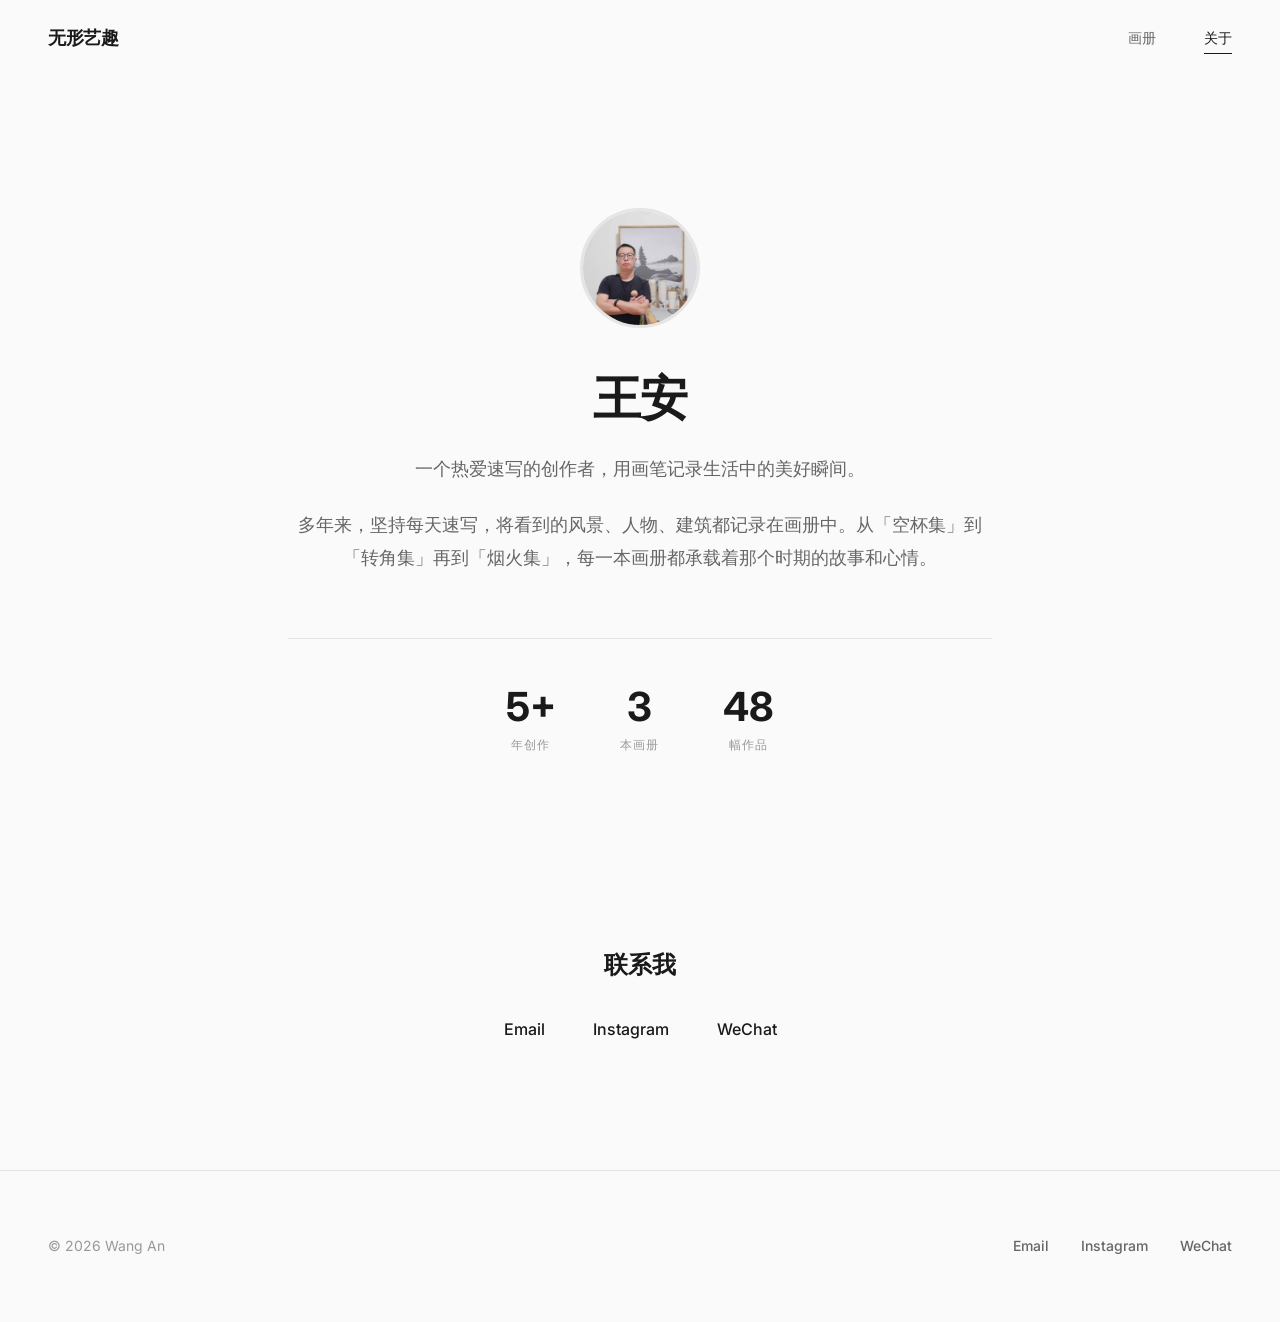
==== about.html @ ab6c31b5 "重构网站结构：首页展示画册封面，独立画册页面，统一非衬线字体" ====
<!DOCTYPE html>
<html lang="zh-CN">
<head>
  <meta charset="UTF-8">
  <meta name="viewport" content="width=device-width, initial-scale=1.0">
  <title>关于 | 无形艺趣</title>
  <link rel="preconnect" href="https://fonts.googleapis.com">
  <link rel="preconnect" href="https://fonts.gstatic.com" crossorigin>
  <link href="https://fonts.googleapis.com/css2?family=Inter:wght@300;400;500;600;700&display=swap" rel="stylesheet">
  <style>
    * {
      margin: 0;
      padding: 0;
      box-sizing: border-box;
    }

    :root {
      --bg-primary: #fafafa;
      --bg-secondary: #ffffff;
      --text-primary: #1a1a1a;
      --text-secondary: #666666;
      --text-muted: #999999;
      --border: #e5e5e5;
      --accent: #1a1a1a;
      --transition: cubic-bezier(0.4, 0, 0.2, 1);
    }

    body {
      font-family: 'Inter', -apple-system, BlinkMacSystemFont, sans-serif;
      background: var(--bg-primary);
      color: var(--text-primary);
      line-height: 1.6;
      -webkit-font-smoothing: antialiased;
    }

    /* Header */
    header {
      position: fixed;
      top: 0;
      left: 0;
      right: 0;
      z-index: 100;
      background: rgba(250, 250, 250, 0.95);
      backdrop-filter: blur(10px);
      border-bottom: 1px solid transparent;
      transition: border-color 0.3s var(--transition);
    }

    header.scrolled {
      border-color: var(--border);
    }

    .header-inner {
      max-width: 1400px;
      margin: 0 auto;
      padding: 1.5rem 3rem;
      display: flex;
      justify-content: space-between;
      align-items: center;
    }

    .logo {
      font-size: 1.125rem;
      font-weight: 600;
      letter-spacing: -0.02em;
      color: var(--text-primary);
      text-decoration: none;
    }

    nav {
      display: flex;
      gap: 3rem;
    }

    nav a {
      font-size: 0.875rem;
      font-weight: 500;
      color: var(--text-secondary);
      text-decoration: none;
      transition: color 0.2s var(--transition);
      position: relative;
    }

    nav a::after {
      content: '';
      position: absolute;
      bottom: -4px;
      left: 0;
      width: 0;
      height: 1px;
      background: var(--text-primary);
      transition: width 0.3s var(--transition);
    }

    nav a:hover,
    nav a.active {
      color: var(--text-primary);
    }

    nav a:hover::after,
    nav a.active::after {
      width: 100%;
    }

    /* Main */
    main {
      padding-top: 80px;
    }

    /* About Section */
    .about {
      max-width: 800px;
      margin: 0 auto;
      padding: 8rem 3rem;
      text-align: center;
    }

    .about-image {
      width: 120px;
      height: 120px;
      margin: 0 auto 2rem;
      border-radius: 50%;
      overflow: hidden;
      border: 3px solid var(--border);
    }

    .about-image img {
      width: 100%;
      height: 100%;
      object-fit: cover;
    }

    .about h1 {
      font-size: clamp(2rem, 4vw, 3rem);
      font-weight: 700;
      letter-spacing: -0.02em;
      margin-bottom: 1rem;
    }

    .about p {
      font-size: 1.125rem;
      font-weight: 400;
      color: var(--text-secondary);
      margin-bottom: 1.5rem;
      line-height: 1.8;
    }

    .about-stats {
      display: flex;
      justify-content: center;
      gap: 4rem;
      margin-top: 4rem;
      padding-top: 3rem;
      border-top: 1px solid var(--border);
    }

    .stat-number {
      font-size: 2.5rem;
      font-weight: 700;
      color: var(--text-primary);
      line-height: 1;
    }

    .stat-label {
      font-size: 0.75rem;
      font-weight: 500;
      color: var(--text-muted);
      text-transform: uppercase;
      letter-spacing: 0.1em;
      margin-top: 0.5rem;
    }

    /* Contact */
    .contact {
      max-width: 800px;
      margin: 0 auto;
      padding: 4rem 3rem 8rem;
      text-align: center;
    }

    .contact h2 {
      font-size: 1.5rem;
      font-weight: 600;
      margin-bottom: 2rem;
    }

    .contact-links {
      display: flex;
      justify-content: center;
      gap: 3rem;
    }

    .contact-links a {
      font-size: 1rem;
      font-weight: 500;
      color: var(--text-primary);
      text-decoration: none;
      transition: color 0.2s;
    }

    .contact-links a:hover {
      color: var(--text-secondary);
    }

    /* Footer */
    footer {
      max-width: 1400px;
      margin: 0 auto;
      padding: 4rem 3rem;
      border-top: 1px solid var(--border);
      display: flex;
      justify-content: space-between;
      align-items: center;
    }

    .footer-left {
      font-size: 0.875rem;
      font-weight: 400;
      color: var(--text-muted);
    }

    .footer-right {
      display: flex;
      gap: 2rem;
    }

    .footer-right a {
      font-size: 0.875rem;
      font-weight: 500;
      color: var(--text-secondary);
      text-decoration: none;
      transition: color 0.2s;
    }

    .footer-right a:hover {
      color: var(--text-primary);
    }

    /* Responsive */
    @media (max-width: 768px) {
      .header-inner {
        padding: 1rem 1.5rem;
      }

      nav {
        gap: 1.5rem;
      }

      .about {
        padding: 6rem 1.5rem;
      }

      .about-image {
        width: 100px;
        height: 100px;
      }

      .about-stats {
        gap: 2rem;
      }

      .stat-number {
        font-size: 2rem;
      }

      .contact {
        padding: 3rem 1.5rem 6rem;
      }

      .contact-links {
        flex-direction: column;
        gap: 1rem;
      }

      footer {
        flex-direction: column;
        gap: 1rem;
        text-align: center;
        padding: 3rem 1.5rem;
      }
    }
  </style>
</head>
<body>
  <header id="header">
    <div class="header-inner">
      <a href="index.html" class="logo">无形艺趣</a>
      <nav>
        <a href="index.html">画册</a>
        <a href="about.html" class="active">关于</a>
      </nav>
    </div>
  </header>

  <main>
    <section class="about">
      <div class="about-image">
        <img src="转角集/肖像.jpeg" alt="王安" loading="lazy">
      </div>
      <h1>王安</h1>
      <p>一个热爱速写的创作者，用画笔记录生活中的美好瞬间。</p>
      <p>多年来，坚持每天速写，将看到的风景、人物、建筑都记录在画册中。从「空杯集」到「转角集」再到「烟火集」，每一本画册都承载着那个时期的故事和心情。</p>
      
      <div class="about-stats">
        <div class="stat">
          <div class="stat-number">5+</div>
          <div class="stat-label">年创作</div>
        </div>
        <div class="stat">
          <div class="stat-number">3</div>
          <div class="stat-label">本画册</div>
        </div>
        <div class="stat">
          <div class="stat-number">48</div>
          <div class="stat-label">幅作品</div>
        </div>
      </div>
    </section>

    <section class="contact">
      <h2>联系我</h2>
      <div class="contact-links">
        <a href="mailto:wangan@shuce.top">Email</a>
        <a href="https://instagram.com/waanng" target="_blank">Instagram</a>
        <a href="#" onclick="alert('微信: waanng')" title="微信: waanng">WeChat</a>
      </div>
    </section>
  </main>

  <footer>
    <div class="footer-left">
      © 2026 Wang An
    </div>
    <div class="footer-right">
      <a href="mailto:wangan@shuce.top">Email</a>
      <a href="https://instagram.com/waanng" target="_blank">Instagram</a>
      <a href="#" onclick="alert('微信: waanng')" title="微信: waanng">WeChat</a>
    </div>
  </footer>

  <script>
    // Header scroll effect
    const header = document.getElementById('header');
    window.addEventListener('scroll', () => {
      if (window.scrollY > 50) {
        header.classList.add('scrolled');
      } else {
        header.classList.remove('scrolled');
      }
    });
  </script>
</body>
</html>
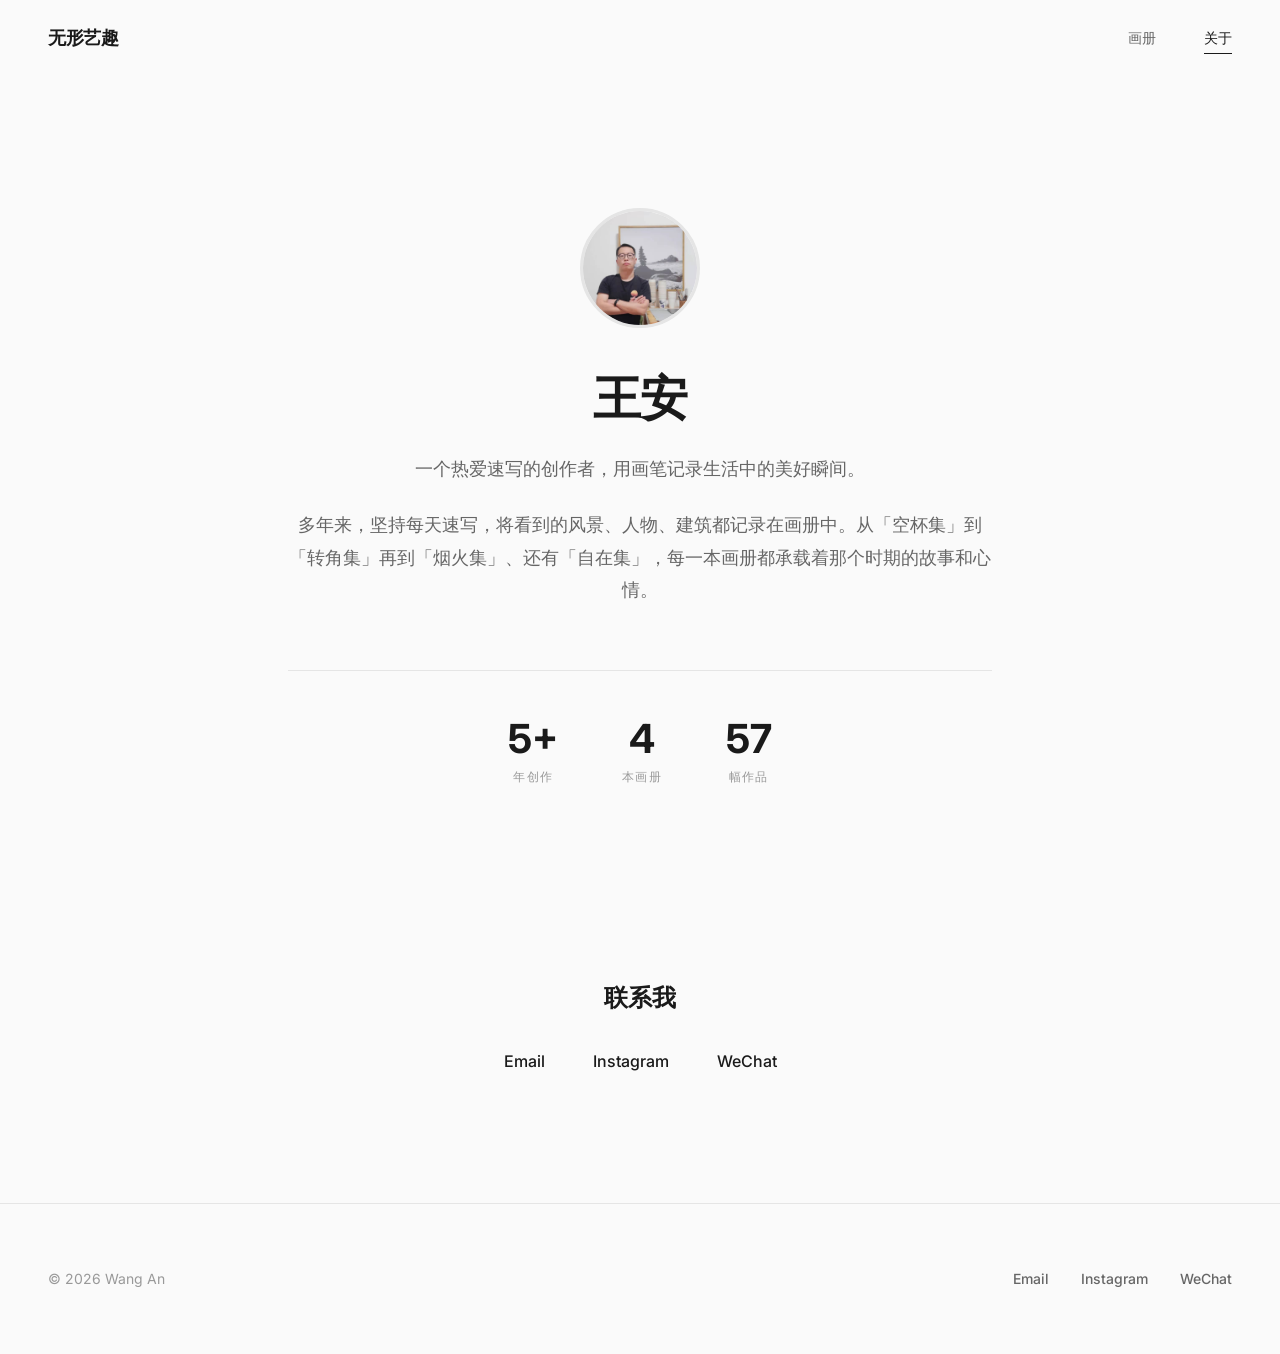
==== commit 5982f3bb: "添加自在集画册（2023年，9幅作品），更新统计数据" ====
--- a/about.html
+++ b/about.html
@@ -299,7 +299,7 @@
       </div>
       <h1>王安</h1>
       <p>一个热爱速写的创作者，用画笔记录生活中的美好瞬间。</p>
-      <p>多年来，坚持每天速写，将看到的风景、人物、建筑都记录在画册中。从「空杯集」到「转角集」再到「烟火集」，每一本画册都承载着那个时期的故事和心情。</p>
+      <p>多年来，坚持每天速写，将看到的风景、人物、建筑都记录在画册中。从「空杯集」到「转角集」再到「烟火集」、还有「自在集」，每一本画册都承载着那个时期的故事和心情。</p>
       
       <div class="about-stats">
         <div class="stat">
@@ -307,11 +307,11 @@
           <div class="stat-label">年创作</div>
         </div>
         <div class="stat">
-          <div class="stat-number">3</div>
+          <div class="stat-number">4</div>
           <div class="stat-label">本画册</div>
         </div>
         <div class="stat">
-          <div class="stat-number">48</div>
+          <div class="stat-number">57</div>
           <div class="stat-label">幅作品</div>
         </div>
       </div>
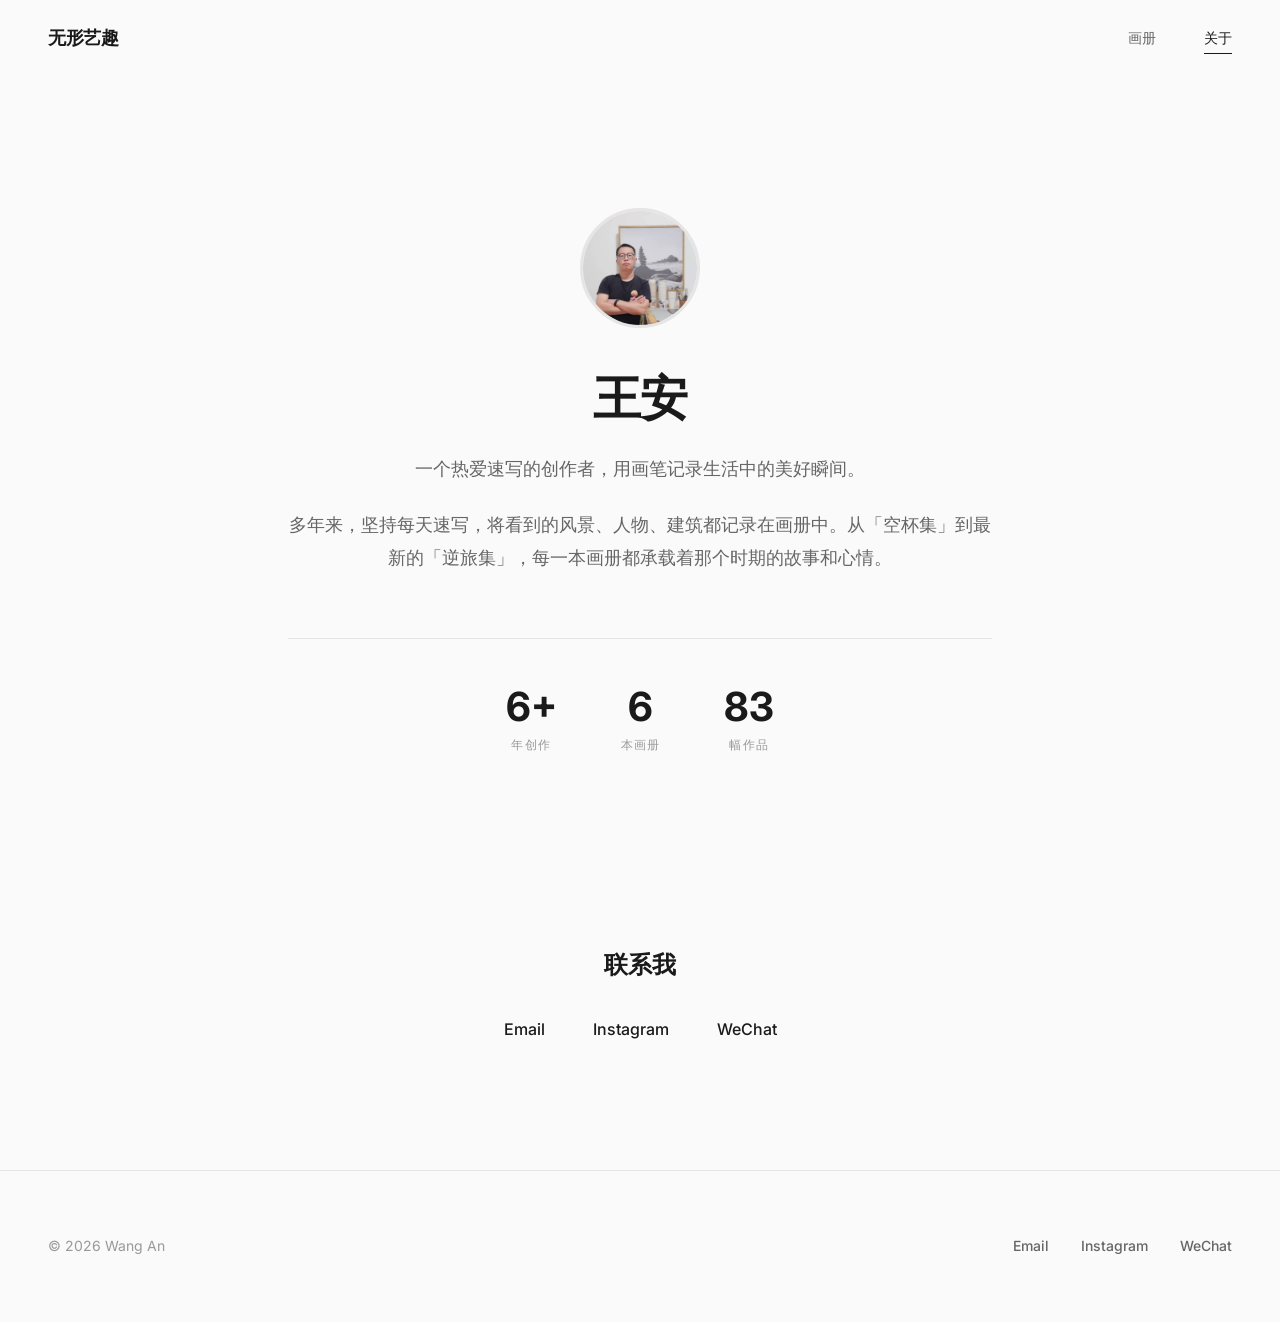
==== commit f2466092: "新增逆旅集并重构速写集模板" ====
--- a/about.html
+++ b/about.html
@@ -4,6 +4,48 @@
   <meta charset="UTF-8">
   <meta name="viewport" content="width=device-width, initial-scale=1.0">
   <title>关于 | 无形艺趣</title>
+  <meta name="description" content="了解王安，一位热爱速写的创作者，用画笔记录生活中的美好瞬间。作品横跨多年速写创作与多个主题画册。">
+  <meta name="keywords" content="王安, 速写, 画册, 关于, 无形艺趣">
+
+  <!-- Open Graph -->
+  <meta property="og:type" content="website">
+  <meta property="og:url" content="https://waanng.cn/about.html">
+  <meta property="og:title" content="关于 | 无形艺趣">
+  <meta property="og:description" content="了解王安，一位热爱速写的创作者，用画笔记录生活中的美好瞬间。">
+
+  <!-- Twitter Card -->
+  <meta property="twitter:card" content="summary_large_image">
+  <meta property="twitter:title" content="关于 | 无形艺趣">
+  <meta property="twitter:description" content="了解王安，一位热爱速写的创作者，用画笔记录生活中的美好瞬间。">
+
+  <!-- Schema.org -->
+  <script type="application/ld+json">
+  {
+    "@context": "https://schema.org",
+    "@type": "ProfilePage",
+    "name": "关于王安",
+    "description": "王安的速写作品集网站，展示多年创作积累",
+    "url": "https://waanng.cn/about.html",
+    "mainEntity": {
+      "@type": "Person",
+      "name": "王安",
+      "description": "热爱速写的创作者",
+      "url": "https://waanng.cn/",
+      "sameAs": [
+        "https://instagram.com/waanng"
+      ]
+    }
+  }
+  </script>
+
+  <!-- Google tag (gtag.js) -->
+  <script async src="https://www.googletagmanager.com/gtag/js?id=G-3YR1EKT39S"></script>
+  <script>
+    window.dataLayer = window.dataLayer || [];
+    function gtag(){dataLayer.push(arguments);}
+    gtag('js', new Date());
+    gtag('config', 'G-3YR1EKT39S');
+  </script>
   <link rel="preconnect" href="https://fonts.googleapis.com">
   <link rel="preconnect" href="https://fonts.gstatic.com" crossorigin>
   <link href="https://fonts.googleapis.com/css2?family=Inter:wght@300;400;500;600;700&display=swap" rel="stylesheet">
@@ -299,19 +341,19 @@
       </div>
       <h1>王安</h1>
       <p>一个热爱速写的创作者，用画笔记录生活中的美好瞬间。</p>
-      <p>多年来，坚持每天速写，将看到的风景、人物、建筑都记录在画册中。从「空杯集」到「转角集」再到「烟火集」、还有「自在集」，每一本画册都承载着那个时期的故事和心情。</p>
+      <p id="collections-narrative">多年来，坚持每天速写，将看到的风景、人物、建筑都记录在画册中。</p>
       
       <div class="about-stats">
         <div class="stat">
-          <div class="stat-number">5+</div>
+          <div class="stat-number" id="stat-years">6+</div>
           <div class="stat-label">年创作</div>
         </div>
         <div class="stat">
-          <div class="stat-number">4</div>
+          <div class="stat-number" id="stat-albums">6</div>
           <div class="stat-label">本画册</div>
         </div>
         <div class="stat">
-          <div class="stat-number">57</div>
+          <div class="stat-number" id="stat-works">83</div>
           <div class="stat-label">幅作品</div>
         </div>
       </div>
@@ -349,5 +391,7 @@
       }
     });
   </script>
+  <script src="assets/collections-data.js"></script>
+  <script src="assets/about-page.js"></script>
 </body>
 </html>
